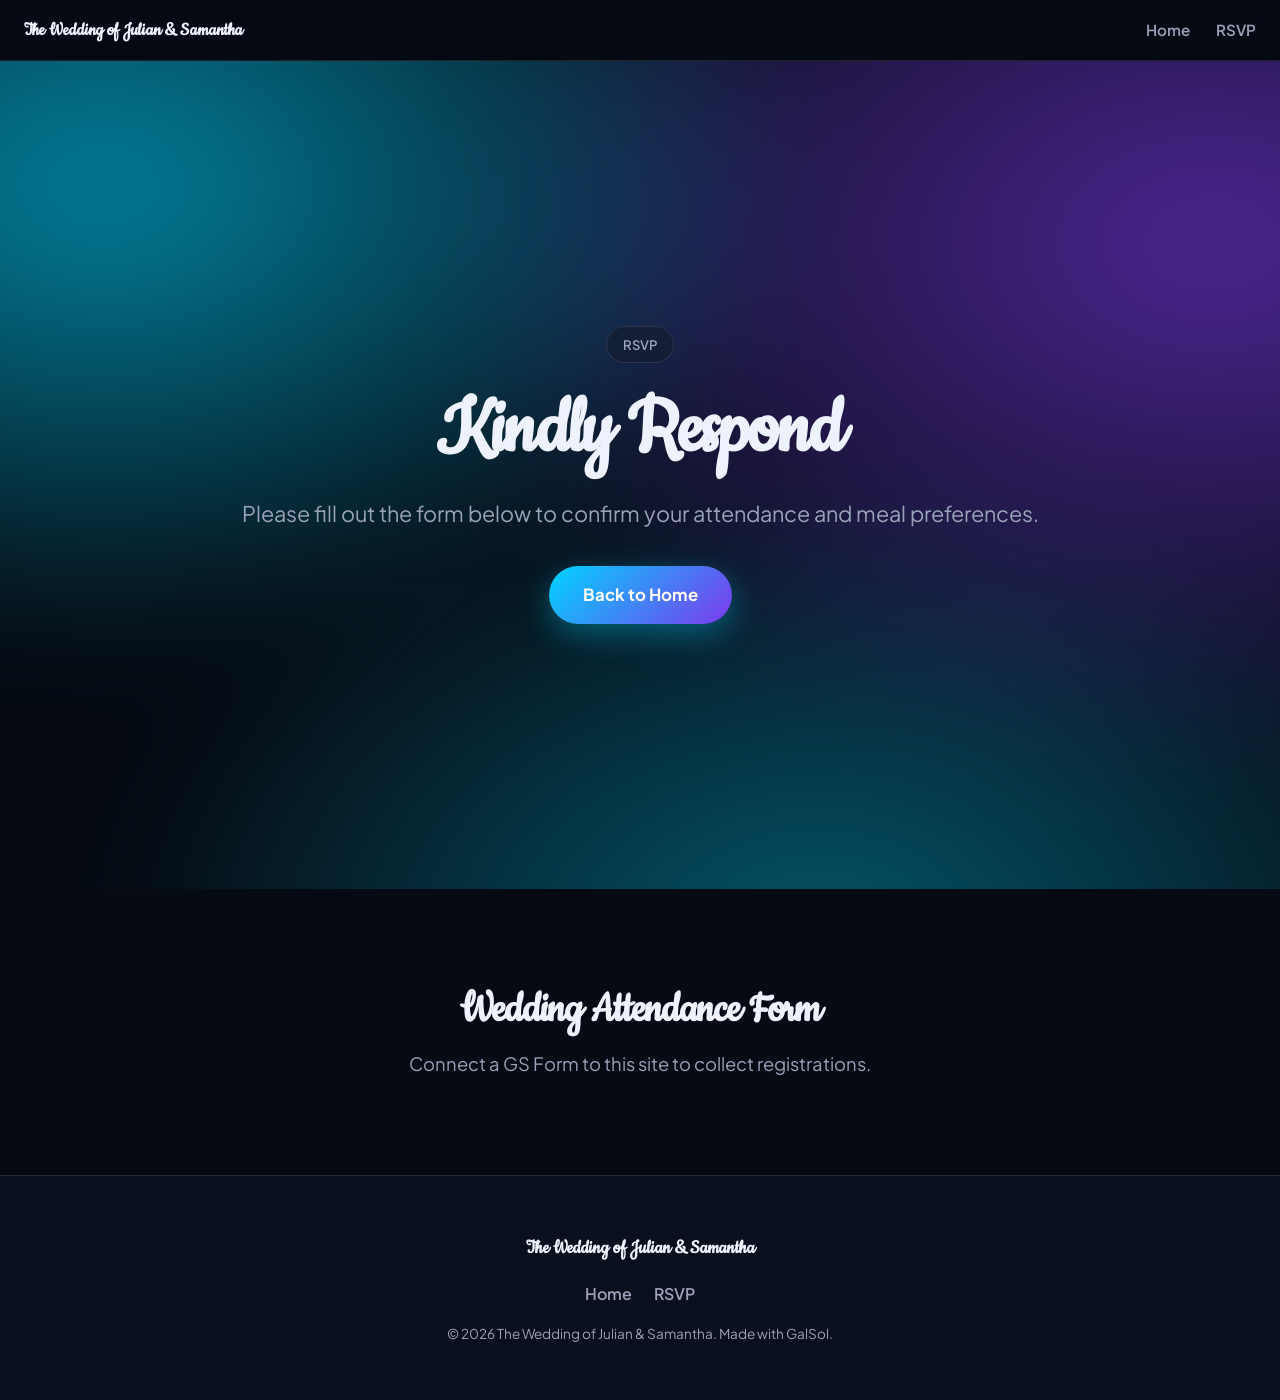
==== pages/rsvp.html @ 99e3aae6 "feat: generate site from GalSol UI library" ====
<!DOCTYPE html>
<html lang="en">
<head>
<meta charset="utf-8">
<meta name="viewport" content="width=device-width,initial-scale=1">
<title>RSVP — The Wedding of Julian &amp; Samantha</title>
<link rel="preconnect" href="https://fonts.googleapis.com">
<link rel="preconnect" href="https://fonts.gstatic.com" crossorigin>
<link href="https://fonts.googleapis.com/css2?family=Cookie&family=Plus+Jakarta+Sans:wght@400;500;600;700&display=swap" rel="stylesheet">
<link rel="stylesheet" href="../styles.css">
</head>
<body>
<header class="nav" data-nav>
  <a class="nav-brand" href="../index.html">The Wedding of Julian &amp; Samantha</a>
  <nav class="nav-links"><a href="../index.html">Home</a><a href="../pages/rsvp.html">RSVP</a></nav>
  <button class="nav-burger" aria-label="Menu" data-burger><span></span><span></span><span></span></button>
</header>
<main>
<section class="hero" data-hero>
  <div class="hero-bg" data-bg></div>
  <div class="hero-inner">
    <span class="hero-badge reveal">RSVP</span>
    <h1 class="hero-title reveal">Kindly Respond</h1>
    <p class="hero-sub reveal">Please fill out the form below to confirm your attendance and meal preferences.</p>
    <a class="btn btn-lg reveal" href="index.html">Back to Home</a>
  </div>
</section>
<section class="section" id="register"><div class="section-inner reveal">
      <h2 class="section-title">Wedding Attendance Form</h2>
      <p class="section-lead">Connect a GS Form to this site to collect registrations.</p></div></section>
</main>
<footer class="footer reveal">
  <div class="footer-inner">
    <div class="footer-brand">The Wedding of Julian &amp; Samantha</div>
    <nav class="footer-links"><a href="../index.html">Home</a><a href="../pages/rsvp.html">RSVP</a></nav>
    <div class="footer-copy">© 2026 The Wedding of Julian &amp; Samantha. Made with GalSol.</div>
  </div>
</footer>

<script src="../script.js"></script>
</body>
</html>
---- styles.css ----
:root{
  --bg:#060a12;--bg2:#0a0f1e;--surface:rgba(20,27,45,.6);--border:rgba(255,255,255,.10);
  --text:#eef2ff;--muted:#98a2b8;
  --accent:#00d4ff;--accent2:#7c3aed;--on-accent:#ffffff;
  --grad:linear-gradient(135deg,var(--accent),var(--accent2));
  --font-display:'Cookie', cursive;--font-body:'Plus Jakarta Sans', system-ui, sans-serif;
  --radius:18px;--radius-sm:12px;--radius-lg:28px;
  --shadow:0 20px 60px rgba(0,0,0,.45);
  --shadow-sm:0 8px 24px rgba(0,0,0,.35);
  --maxw:1180px;--ease:cubic-bezier(.22,1,.36,1);
}


*{box-sizing:border-box}html{scroll-behavior:smooth}
body{margin:0;background:var(--bg);color:var(--text);font-family:var(--font-body);line-height:1.6;-webkit-font-smoothing:antialiased;overflow-x:hidden}
img{max-width:100%;display:block}
a{color:inherit;text-decoration:none}
h1,h2,h3{font-family:var(--font-display);font-weight:700;line-height:1.05;margin:0}
.section-inner,.hero-inner,.footer-inner{max-width:var(--maxw);margin:0 auto;padding:0 24px}

/* buttons */
.btn{display:inline-flex;align-items:center;gap:8px;background:var(--grad);color:var(--on-accent);font-weight:700;
  padding:13px 26px;border-radius:999px;box-shadow:0 10px 30px color-mix(in srgb,var(--accent) 35%,transparent);
  transition:transform .2s var(--ease),filter .2s}
.btn:hover{transform:translateY(-2px);filter:brightness(1.07)}
.btn-lg{padding:16px 34px;font-size:1.05rem}

/* nav — glassy sticky */
.nav{position:sticky;top:0;z-index:50;display:flex;align-items:center;justify-content:space-between;gap:16px;
  padding:14px 24px;background:color-mix(in srgb,var(--bg) 62%,transparent);backdrop-filter:blur(16px) saturate(140%);
  -webkit-backdrop-filter:blur(16px) saturate(140%);border-bottom:1px solid var(--border)}
.nav-brand{font-family:var(--font-display);font-weight:700;font-size:1.25rem}
.nav-links{display:flex;gap:26px}
.nav-links a{color:var(--muted);font-weight:600;font-size:.95rem;transition:color .15s}
.nav-links a:hover{color:var(--text)}
.nav-burger{display:none;flex-direction:column;gap:5px;background:none;border:0;cursor:pointer;padding:6px}
.nav-burger span{width:24px;height:2px;background:var(--text);border-radius:2px;transition:.25s}

/* hero — full viewport, gradient-mesh background, cinematic type */
.hero{position:relative;min-height:92vh;display:flex;align-items:center;overflow:hidden}
.hero-bg{position:absolute;inset:-20%;z-index:0;filter:blur(60px);opacity:.85;
  background:
    radial-gradient(40% 40% at 20% 25%,color-mix(in srgb,var(--accent) 70%,transparent),transparent),
    radial-gradient(45% 45% at 82% 30%,color-mix(in srgb,var(--accent2) 70%,transparent),transparent),
    radial-gradient(40% 40% at 60% 90%,color-mix(in srgb,var(--accent) 45%,transparent),transparent);
  animation:heroFloat 16s var(--ease) infinite alternate}
@keyframes heroFloat{to{transform:translate3d(3%,-3%,0) scale(1.1)}}
.hero-inner{position:relative;z-index:1;text-align:center;padding-top:80px;padding-bottom:80px;width:100%}
.hero-badge{display:inline-block;padding:7px 16px;border-radius:999px;background:var(--surface);border:1px solid var(--border);
  backdrop-filter:blur(10px);font-size:.82rem;font-weight:600;color:var(--muted);margin-bottom:22px}
.hero-title{font-size:clamp(2.6rem,7vw,5.5rem);letter-spacing:-.02em;margin-bottom:20px;max-width:16ch;margin-inline:auto}
.hero-sub{font-size:clamp(1.05rem,2vw,1.35rem);color:var(--muted);max-width:52ch;margin:0 auto 34px}

/* sections */
.section{padding:96px 0;position:relative}
.section-title{font-size:clamp(1.9rem,4vw,3rem);letter-spacing:-.02em;margin-bottom:14px;text-align:center}
.section-lead{color:var(--muted);font-size:1.15rem;max-width:60ch;margin:0 auto;text-align:center}

/* glass cards + grids */
.grid{display:grid;gap:22px;margin-top:44px}
.grid-cards{grid-template-columns:repeat(auto-fill,minmax(230px,1fr))}
.card{background:var(--surface);border:1px solid var(--border);border-radius:var(--radius);padding:24px;
  backdrop-filter:blur(18px) saturate(140%);-webkit-backdrop-filter:blur(18px) saturate(140%);box-shadow:var(--shadow-sm);
  transition:transform .25s var(--ease),border-color .25s}
.card:hover{transform:translateY(-6px);border-color:color-mix(in srgb,var(--accent) 55%,var(--border))}
.speaker{text-align:center}
.speaker-photo{width:110px;height:110px;border-radius:50%;margin:0 auto 16px;background:var(--grad);background-size:cover;background-position:center}
.speaker-name{font-weight:700;font-size:1.1rem}
.speaker-role{color:var(--muted);font-size:.9rem;margin-top:3px}

/* schedule */
.schedule{max-width:760px;margin:44px auto 0;display:flex;flex-direction:column;gap:14px}
.sched-item{display:flex;gap:20px;align-items:flex-start;background:var(--surface);border:1px solid var(--border);
  border-radius:var(--radius);padding:20px 22px;backdrop-filter:blur(14px)}
.sched-time{font-family:var(--font-display);font-weight:700;color:var(--accent);min-width:92px}
.sched-title{font-weight:700}
.sched-desc{color:var(--muted);font-size:.95rem;margin-top:3px}

/* countdown */
.countdown{display:flex;justify-content:center;gap:16px;flex-wrap:wrap;margin-top:40px}
.cd-unit{background:var(--surface);border:1px solid var(--border);border-radius:var(--radius);padding:22px 26px;
  min-width:104px;text-align:center;backdrop-filter:blur(14px)}
.cd-unit span{display:block;font-family:var(--font-display);font-size:2.6rem;font-weight:700;line-height:1;
  background:var(--grad);-webkit-background-clip:text;background-clip:text;color:transparent}
.cd-unit small{color:var(--muted);font-size:.78rem;text-transform:uppercase;letter-spacing:.08em}

/* gallery */
.gallery{display:grid;grid-template-columns:repeat(auto-fill,minmax(220px,1fr));gap:14px;margin-top:44px}
.gallery-item{aspect-ratio:4/3;border-radius:var(--radius-sm);background-size:cover;background-position:center;
  background-color:var(--surface);border:1px solid var(--border);transition:transform .25s}
.gallery-item:hover{transform:scale(1.03)}

/* cta */
.cta-inner{text-align:center;background:var(--surface);border:1px solid var(--border);border-radius:var(--radius-lg);
  padding:64px 32px;backdrop-filter:blur(18px);box-shadow:var(--shadow)}
.cta-title{font-size:clamp(1.8rem,4vw,2.8rem);margin-bottom:12px}
.cta-sub{color:var(--muted);font-size:1.1rem;margin-bottom:28px}

/* form embed */
.form-embed{max-width:720px;margin:40px auto 0}
.form-embed iframe{width:100%;height:760px;border:0;border-radius:var(--radius);background:#fff}

/* footer */
.footer{border-top:1px solid var(--border);padding:56px 24px;background:var(--bg2)}
.footer-inner{display:flex;flex-direction:column;align-items:center;gap:16px;text-align:center}
.footer-brand{font-family:var(--font-display);font-weight:700;font-size:1.3rem}
.footer-links{display:flex;gap:22px;flex-wrap:wrap;justify-content:center}
.footer-links a{color:var(--muted);font-weight:600;transition:color .15s}
.footer-links a:hover{color:var(--text)}
.footer-copy{color:var(--muted);font-size:.85rem}

/* scroll-reveal */
.reveal{opacity:0;transform:translateY(24px);transition:opacity .7s var(--ease),transform .7s var(--ease)}
.reveal.in{opacity:1;transform:none}
@media (prefers-reduced-motion:reduce){.reveal{opacity:1;transform:none}.hero-bg{animation:none}}

/* responsive */
@media (max-width:760px){
  .nav-links{position:fixed;inset:64px 0 auto 0;flex-direction:column;gap:0;background:color-mix(in srgb,var(--bg) 94%,transparent);
    backdrop-filter:blur(18px);border-bottom:1px solid var(--border);padding:10px 24px;transform:translateY(-140%);transition:transform .3s var(--ease)}
  .nav.open .nav-links{transform:none}
  .nav-links a{padding:14px 0;border-bottom:1px solid var(--border)}
  .nav-burger{display:flex}
  .nav.open .nav-burger span:nth-child(1){transform:translateY(7px) rotate(45deg)}
  .nav.open .nav-burger span:nth-child(2){opacity:0}
  .nav.open .nav-burger span:nth-child(3){transform:translateY(-7px) rotate(-45deg)}
  .section{padding:64px 0}
}
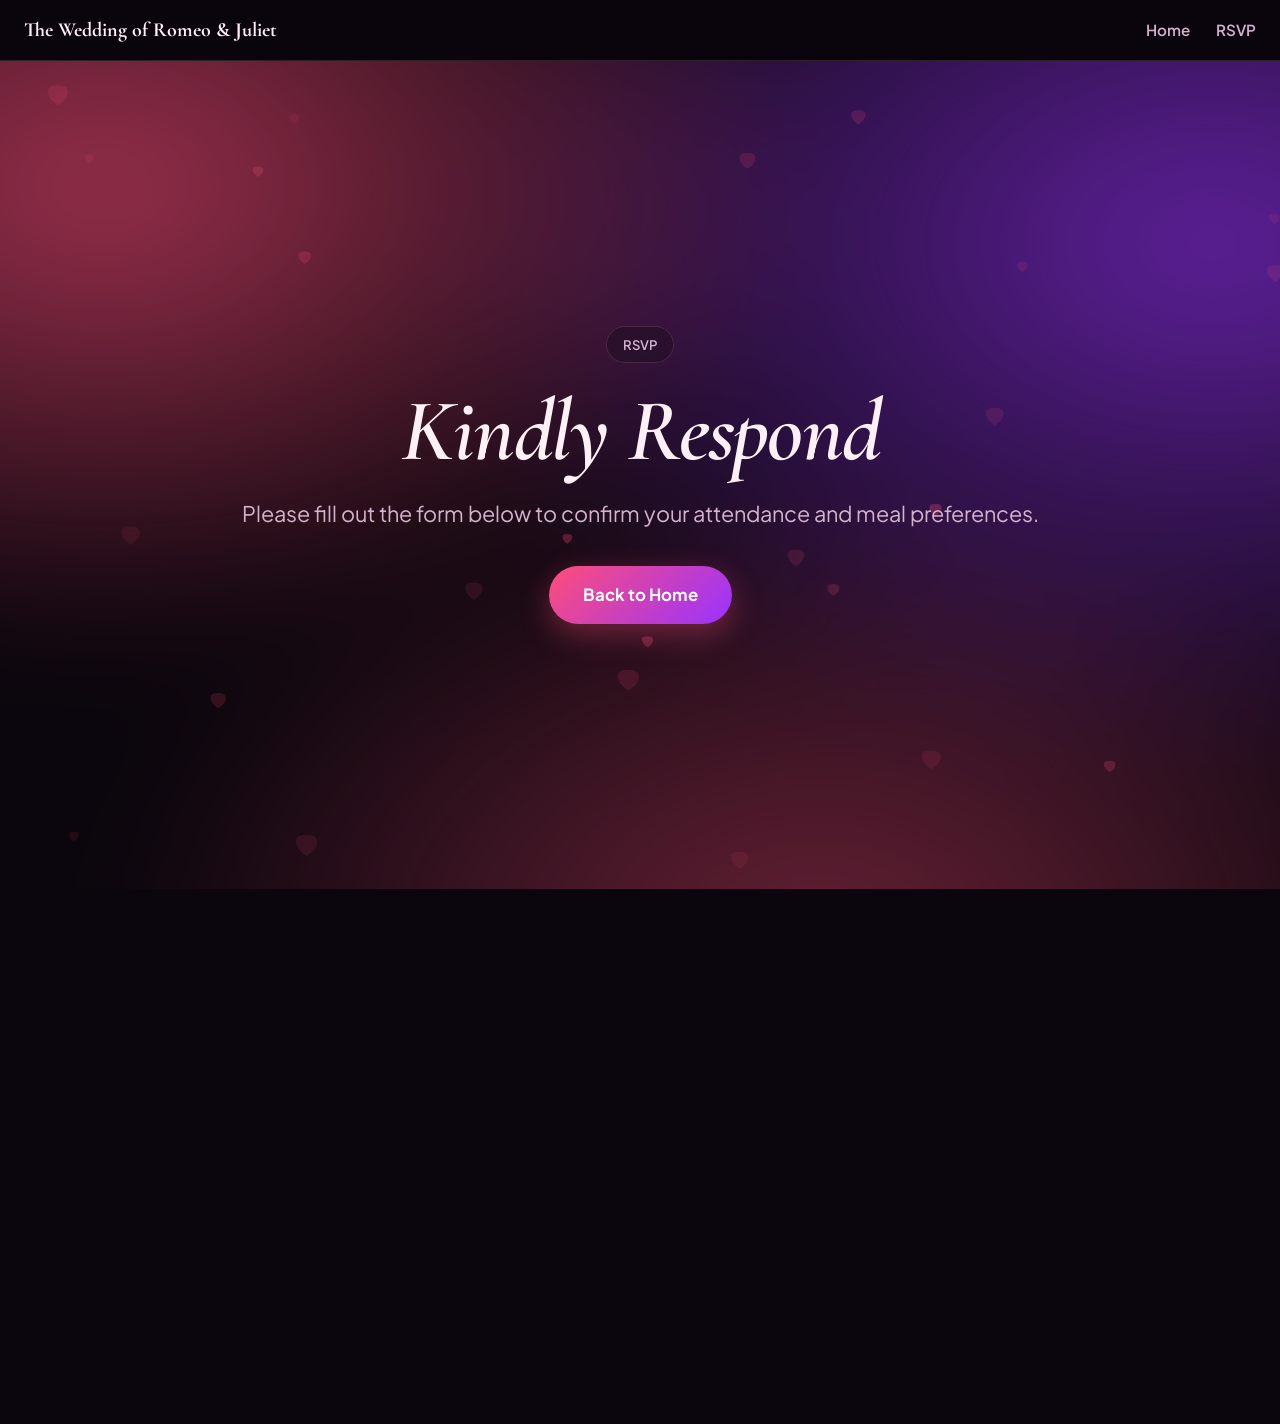
==== commit 6d9f1d1b: "chore(autosave): update site" ====
--- a/pages/rsvp.html
+++ b/pages/rsvp.html
@@ -6,23 +6,24 @@
 <title>RSVP — The Wedding of Julian &amp; Samantha</title>
 <link rel="preconnect" href="https://fonts.googleapis.com">
 <link rel="preconnect" href="https://fonts.gstatic.com" crossorigin>
-<link href="https://fonts.googleapis.com/css2?family=Cookie&family=Plus+Jakarta+Sans:wght@400;500;600;700&display=swap" rel="stylesheet">
+<link href="https://fonts.googleapis.com/css2?family=Cormorant+Garamond:ital,wght@0,400;0,600;0,700;1,400&family=Plus+Jakarta+Sans:wght@400;500;600;700&display=swap" rel="stylesheet">
 <link rel="stylesheet" href="../styles.css">
 </head>
 <body>
 <header class="nav" data-nav>
-  <a class="nav-brand" href="../index.html">The Wedding of Julian &amp; Samantha</a>
+  <a class="nav-brand" href="../index.html">The Wedding of Romeo &amp; Juliet</a>
   <nav class="nav-links"><a href="../index.html">Home</a><a href="../pages/rsvp.html">RSVP</a></nav>
   <button class="nav-burger" aria-label="Menu" data-burger><span></span><span></span><span></span></button>
 </header>
 <main>
 <section class="hero" data-hero>
+  <canvas id="heartsCanvas" style="position:absolute; inset:0; pointer-events:none; z-index:1;"></canvas>
   <div class="hero-bg" data-bg></div>
-  <div class="hero-inner">
+  <div class="hero-inner" style="position:relative; z-index:2;">
     <span class="hero-badge reveal">RSVP</span>
     <h1 class="hero-title reveal">Kindly Respond</h1>
     <p class="hero-sub reveal">Please fill out the form below to confirm your attendance and meal preferences.</p>
-    <a class="btn btn-lg reveal" href="index.html">Back to Home</a>
+    <a class="btn btn-lg reveal" href="../index.html">Back to Home</a>
   </div>
 </section>
 <section class="section" id="register"><div class="section-inner reveal">
@@ -31,9 +32,9 @@
 </main>
 <footer class="footer reveal">
   <div class="footer-inner">
-    <div class="footer-brand">The Wedding of Julian &amp; Samantha</div>
+    <div class="footer-brand">The Wedding of Romeo &amp; Juliet</div>
     <nav class="footer-links"><a href="../index.html">Home</a><a href="../pages/rsvp.html">RSVP</a></nav>
-    <div class="footer-copy">© 2026 The Wedding of Julian &amp; Samantha. Made with GalSol.</div>
+    <div class="footer-copy">© 2026 The Wedding of Romeo &amp; Juliet. Made with GalSol.</div>
   </div>
 </footer>
 
--- a/styles.css
+++ b/styles.css
@@ -1,9 +1,9 @@
 :root{
-  --bg:#060a12;--bg2:#0a0f1e;--surface:rgba(20,27,45,.6);--border:rgba(255,255,255,.10);
-  --text:#eef2ff;--muted:#98a2b8;
-  --accent:#00d4ff;--accent2:#7c3aed;--on-accent:#ffffff;
+  --bg:#0b060d;--bg2:#160b19;--surface:rgba(30,15,35,.5);--border:rgba(255,182,193,.15);
+  --text:#fff0f5;--muted:#d4b3cc;
+  --accent:#ff4d79;--accent2:#9933ff;--on-accent:#ffffff;
   --grad:linear-gradient(135deg,var(--accent),var(--accent2));
-  --font-display:'Cookie', cursive;--font-body:'Plus Jakarta Sans', system-ui, sans-serif;
+  --font-display:'Cormorant Garamond', Georgia, serif;--font-body:'Plus Jakarta Sans', system-ui, sans-serif;
   --radius:18px;--radius-sm:12px;--radius-lg:28px;
   --shadow:0 20px 60px rgba(0,0,0,.45);
   --shadow-sm:0 8px 24px rgba(0,0,0,.35);
@@ -15,7 +15,7 @@
 body{margin:0;background:var(--bg);color:var(--text);font-family:var(--font-body);line-height:1.6;-webkit-font-smoothing:antialiased;overflow-x:hidden}
 img{max-width:100%;display:block}
 a{color:inherit;text-decoration:none}
-h1,h2,h3{font-family:var(--font-display);font-weight:700;line-height:1.05;margin:0}
+h1,h2,h3{font-family:var(--font-display);font-weight:600;font-style:italic;line-height:1.05;margin:0}
 .section-inner,.hero-inner,.footer-inner{max-width:var(--maxw);margin:0 auto;padding:0 24px}
 
 /* buttons */
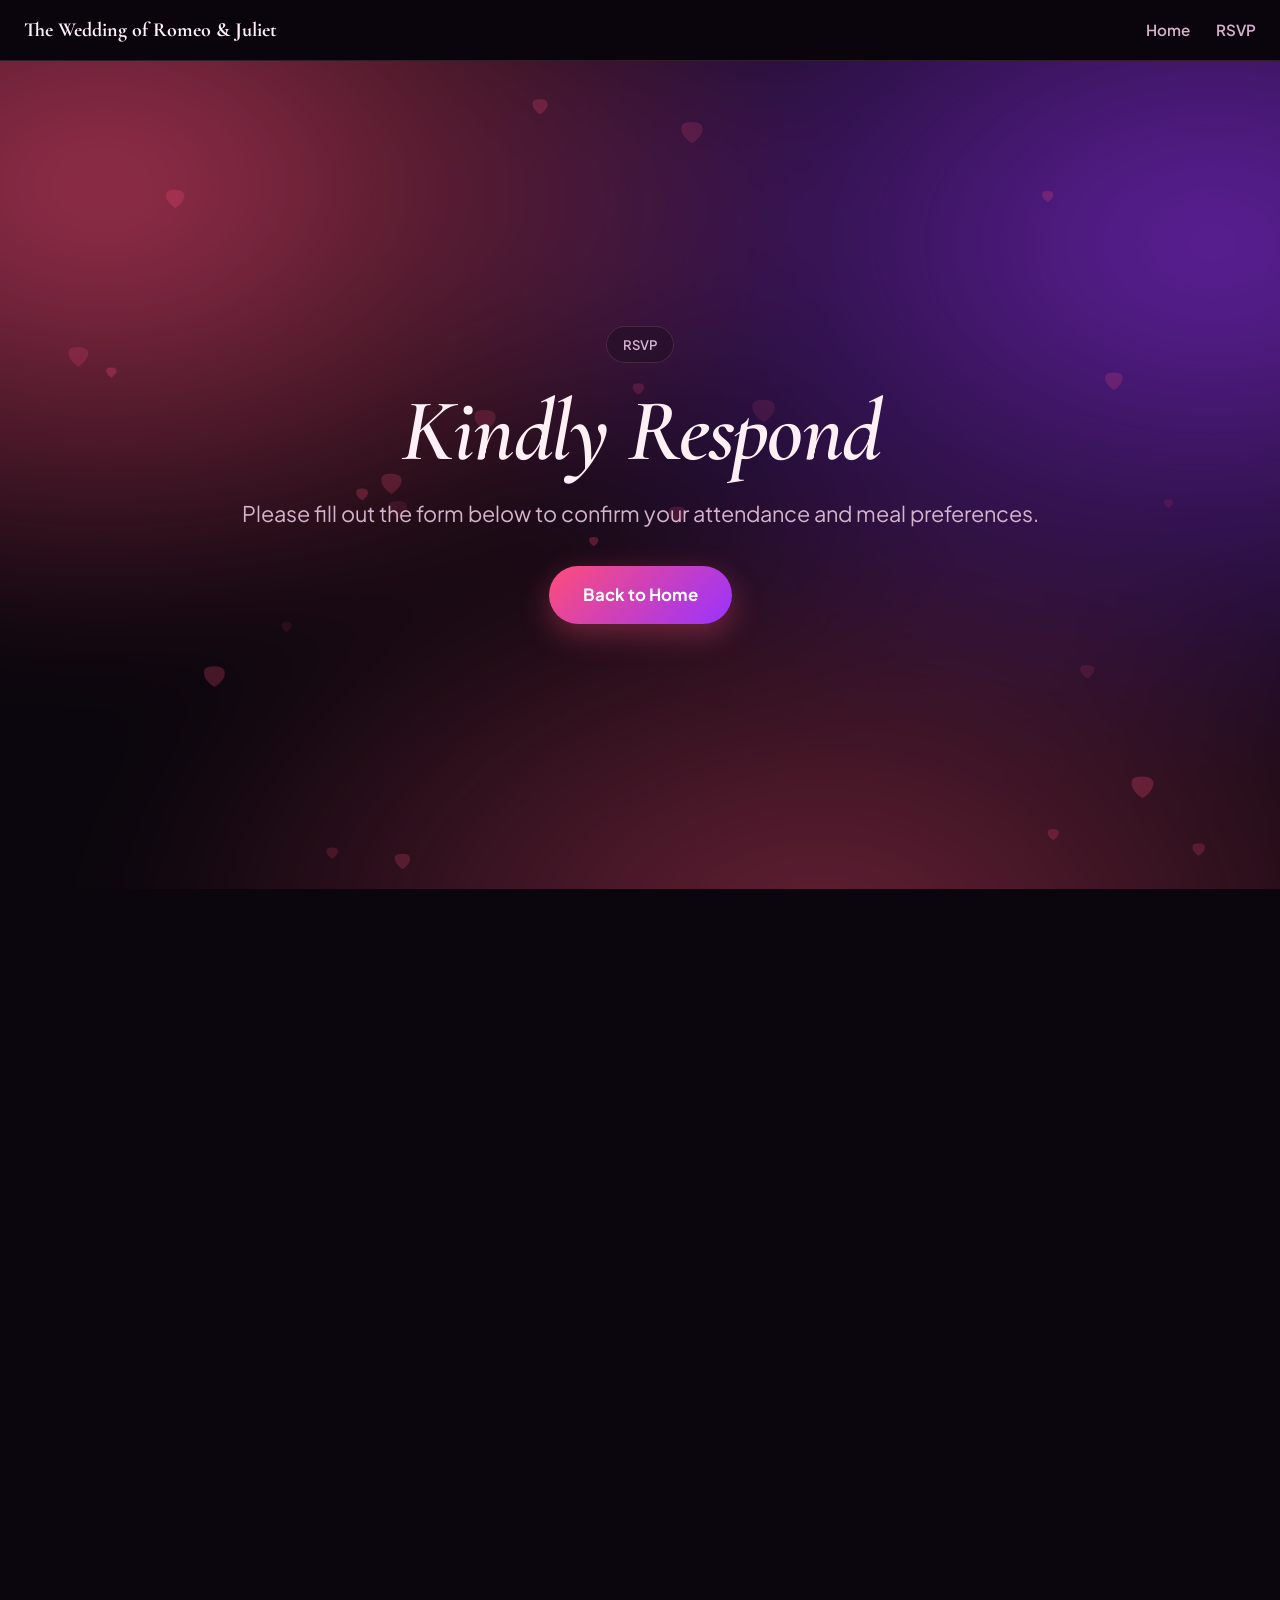
==== commit 0d6874df: "feat: embed registration form (the-wedding-of-julian-samantha-jfgfu)" ====
--- a/pages/rsvp.html
+++ b/pages/rsvp.html
@@ -29,6 +29,7 @@
 <section class="section" id="register"><div class="section-inner reveal">
       <h2 class="section-title">Wedding Attendance Form</h2>
       <p class="section-lead">Connect a GS Form to this site to collect registrations.</p></div></section>
+<iframe src="https://galsol.in/gs-form-view?f=the-wedding-of-julian-samantha-jfgfu&embed=1" title="Registration form" data-gs-auto="1" allowtransparency="true" loading="lazy" style="display:block;width:100%;max-width:720px;margin:0 auto;height:760px;border:0;background:transparent"></iframe>
 </main>
 <footer class="footer reveal">
   <div class="footer-inner">
@@ -39,5 +40,27 @@
 </footer>
 
 <script src="../script.js"></script>
+<script>
+/* GalSol GS Form auto-height */
+(function(){
+  if (window.__galsolAutoH) return; window.__galsolAutoH = 1;
+  var GALSOL_ORIGIN = "https://galsol.in";
+  window.addEventListener('message', function (e) {
+    if (e.origin !== GALSOL_ORIGIN) return;
+    var d = e.data;
+    if (!d || d.source !== 'gsform' || typeof d.height !== 'number') return;
+    var frames = document.querySelectorAll('iframe[data-gs-auto="1"]');
+    for (var i = 0; i < frames.length; i++) {
+      if (frames[i].contentWindow !== e.source) continue;
+      var h = Math.ceil(d.height);
+      if (!(h > 0)) return;
+      if (h < 200) h = 200;
+      if (h > 6000) h = 6000;
+      frames[i].style.height = h + 'px';
+      return;
+    }
+  });
+})();
+</script>
 </body>
 </html>
